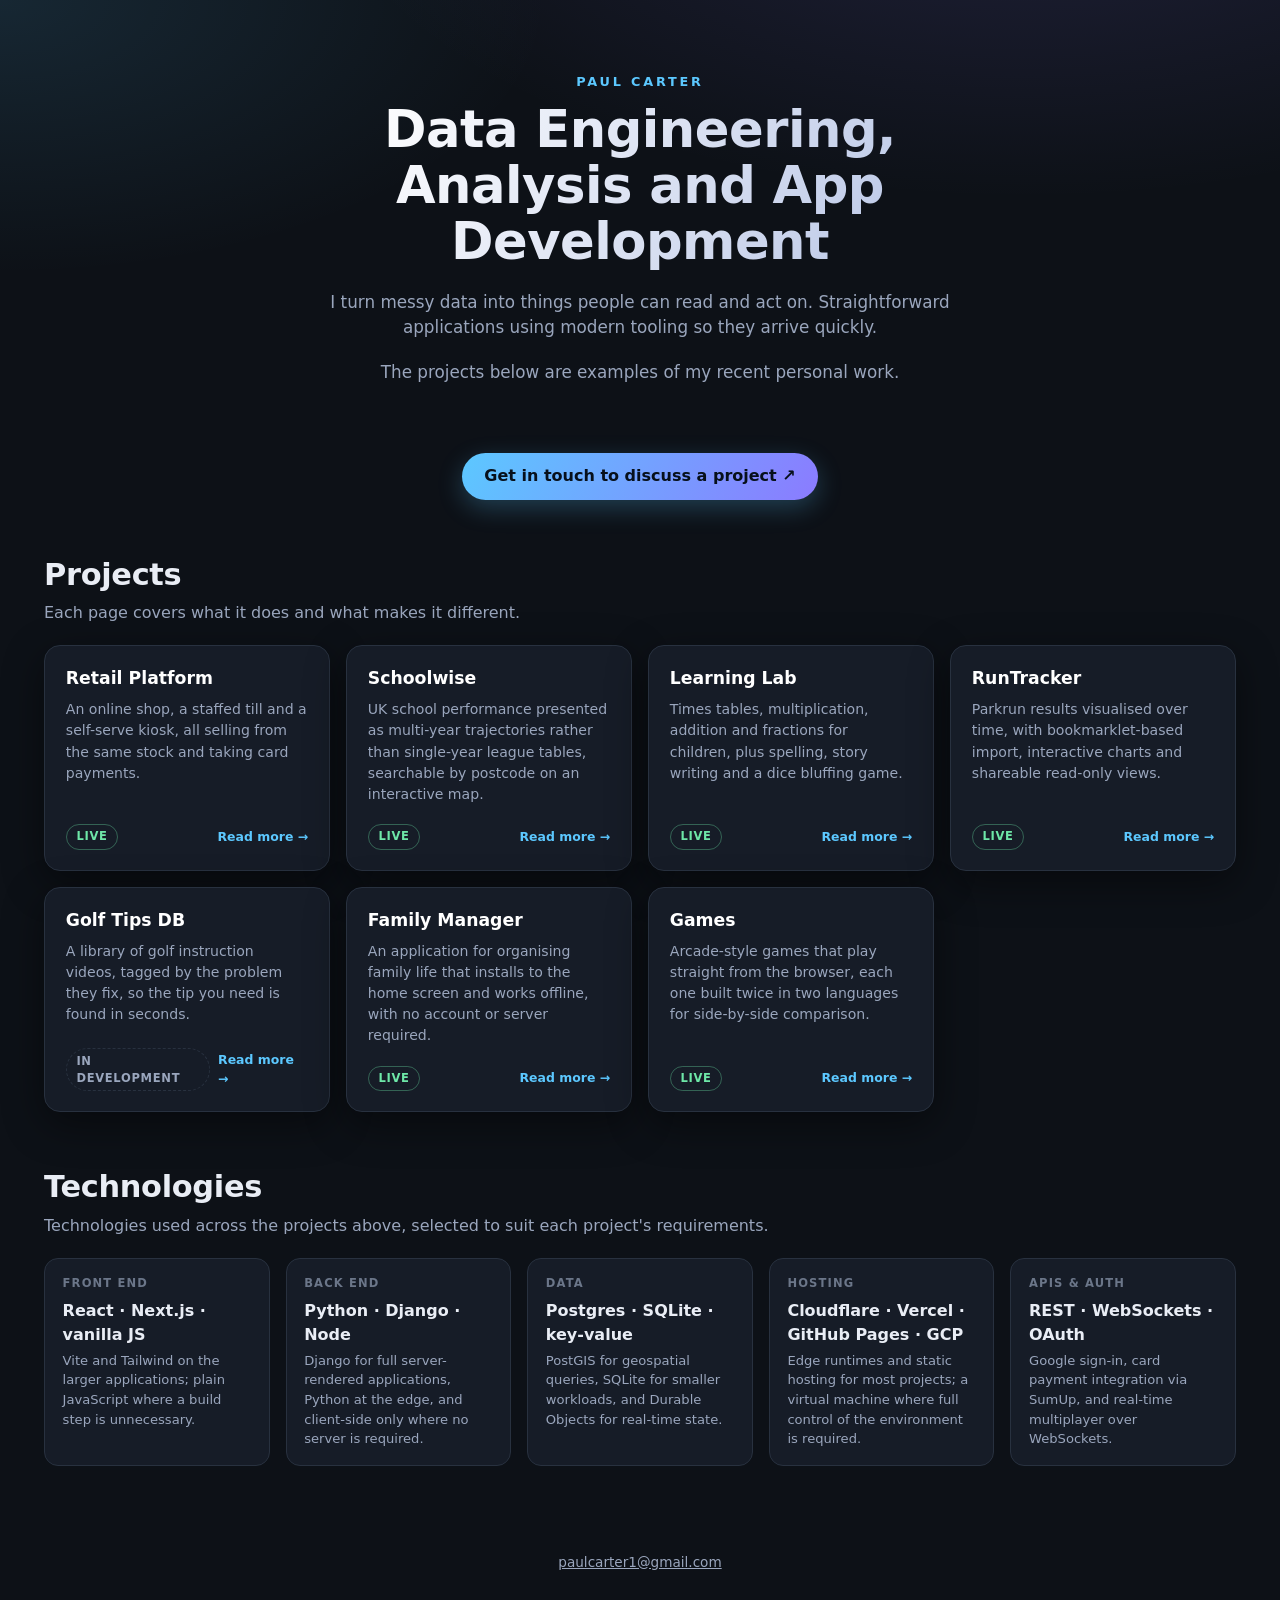
==== index.html @ 72254fbf "Tighten the intro to two sentences "Built to last" was a claim a visitor can't check, and the speed " ====
<!DOCTYPE html>
<html lang="en">
<head>
  <meta charset="utf-8">
  <meta name="viewport" content="width=device-width, initial-scale=1">
  <title>Paul Carter — Data Engineering, Analysis and App Development</title>
  <meta name="description" content="Data engineering, analysis and app development. Turning messy data into things people can read and act on. A portfolio of recent projects and the technologies used to build them.">
  <link rel="stylesheet" href="style.css">
</head>
<body>

  <!-- ================= HERO ================= -->
  <header class="hero">
    <p class="eyebrow">Paul Carter</p>
    <h1>Data Engineering, Analysis and App Development</h1>

    <p class="intro">
      I turn messy data into things people can read and act on.
      Straightforward applications using modern tooling so they arrive quickly.
    </p>

    <p class="intro">
      The projects below are examples of my recent personal work.
    </p>
  </header>

  <main>

    <p class="cta">
      <a class="contact" href="mailto:paulcarter1@gmail.com">Get in touch to discuss a project ↗</a>
    </p>

    <!-- ================= PROJECT TILES ================= -->
    <!--
      ONE <a class="tile"> PER PROJECT, linking to its page in projects/.
      Each tile: name, one-line description, then a footer row with a status
      chip (Live / In development) and a "Read more" cue. The whole tile is the
      link, so nothing inside it may be an <a>.
    -->
    <h2 class="section-title">Projects</h2>
    <p class="section-sub">Each page covers what it does and what makes it different.</p>

    <section class="tile-grid" aria-label="Projects">

      <a class="tile" href="projects/retail-platform.html">
        <span class="proj-name">Retail Platform</span>
        <p class="tile-desc">An online shop, a staffed till and a self-serve kiosk, all selling from the same stock and taking card payments.</p>
        <span class="tile-foot"><span class="chip live">Live</span><span class="tile-cta">Read more →</span></span>
      </a>

      <a class="tile" href="projects/schoolwise.html">
        <span class="proj-name">Schoolwise</span>
        <p class="tile-desc">UK school performance presented as multi-year trajectories rather than single-year league tables, searchable by postcode on an interactive map.</p>
        <span class="tile-foot"><span class="chip live">Live</span><span class="tile-cta">Read more →</span></span>
      </a>

      <a class="tile" href="projects/learning-lab.html">
        <span class="proj-name">Learning Lab</span>
        <p class="tile-desc">Times tables, multiplication, addition and fractions for children, plus spelling, story writing and a dice bluffing game.</p>
        <span class="tile-foot"><span class="chip live">Live</span><span class="tile-cta">Read more →</span></span>
      </a>

      <a class="tile" href="projects/runtracker.html">
        <span class="proj-name">RunTracker</span>
        <p class="tile-desc">Parkrun results visualised over time, with bookmarklet-based import, interactive charts and shareable read-only views.</p>
        <span class="tile-foot"><span class="chip live">Live</span><span class="tile-cta">Read more →</span></span>
      </a>

      <a class="tile" href="projects/golf-tips-db.html">
        <span class="proj-name">Golf Tips DB</span>
        <p class="tile-desc">A library of golf instruction videos, tagged by the problem they fix, so the tip you need is found in seconds.</p>
        <span class="tile-foot"><span class="chip dev">In development</span><span class="tile-cta">Read more →</span></span>
      </a>

      <a class="tile" href="projects/family-manager.html">
        <span class="proj-name">Family Manager</span>
        <p class="tile-desc">An application for organising family life that installs to the home screen and works offline, with no account or server required.</p>
        <span class="tile-foot"><span class="chip live">Live</span><span class="tile-cta">Read more →</span></span>
      </a>

      <a class="tile" href="projects/games.html">
        <span class="proj-name">Games</span>
        <p class="tile-desc">Arcade-style games that play straight from the browser, each one built twice in two languages for side-by-side comparison.</p>
        <span class="tile-foot"><span class="chip live">Live</span><span class="tile-cta">Read more →</span></span>
      </a>

    </section>

    <!-- ================= STACK SUMMARY ================= -->
    <h2 class="section-title">Technologies</h2>
    <p class="section-sub">Technologies used across the projects above, selected to suit each project's requirements.</p>

    <section class="facts" aria-label="Technologies used">
      <div class="fact">
        <h3>Front end</h3>
        <span class="val">React · Next.js · vanilla JS</span>
        <span class="why">Vite and Tailwind on the larger applications; plain JavaScript where a build step is unnecessary.</span>
      </div>
      <div class="fact">
        <h3>Back end</h3>
        <span class="val">Python · Django · Node</span>
        <span class="why">Django for full server-rendered applications, Python at the edge, and client-side only where no server is required.</span>
      </div>
      <div class="fact">
        <h3>Data</h3>
        <span class="val">Postgres · SQLite · key-value</span>
        <span class="why">PostGIS for geospatial queries, SQLite for smaller workloads, and Durable Objects for real-time state.</span>
      </div>
      <div class="fact">
        <h3>Hosting</h3>
        <span class="val">Cloudflare · Vercel · GitHub Pages · GCP</span>
        <span class="why">Edge runtimes and static hosting for most projects; a virtual machine where full control of the environment is required.</span>
      </div>
      <div class="fact">
        <h3>APIs &amp; auth</h3>
        <span class="val">REST · WebSockets · OAuth</span>
        <span class="why">Google sign-in, card payment integration via SumUp, and real-time multiplayer over WebSockets.</span>
      </div>
    </section>

  </main>

  <footer>
    <p><a href="mailto:paulcarter1@gmail.com">paulcarter1@gmail.com</a></p>
  </footer>

  <!-- Cloudflare Web Analytics -->
  <script defer src="https://static.cloudflareinsights.com/beacon.min.js" data-cf-beacon='{"token": "3bd058f60f7340a2a8628fc3a87d7882"}'></script>

</body>
</html>
---- style.css ----
/* style.css — Paul Carter portfolio / CV hub.
   A modern comparison-matrix layout: projects are rows, stack categories are
   columns, each cell shows a value + a muted "why". Reflows to stacked cards
   on mobile. */

:root {
  --bg:         #0d1117;
  --bg-soft:    #11161f;
  --panel:      #161c27;
  --panel-2:    #1b2330;
  --row-hover:  #1f2937;
  --border:     #28313f;
  --text:       #e9edf5;
  --muted:      #9aa6bd;
  --faint:      #6b7689;
  --accent:     #5cc8ff;
  --accent-2:   #8b7bff;
  --shadow:     0 12px 40px rgba(0, 0, 0, 0.45);
}

* { box-sizing: border-box; }

html { scroll-behavior: smooth; }

body {
  margin: 0;
  min-height: 100vh;
  font-family: system-ui, -apple-system, "Segoe UI", Roboto, Helvetica, Arial, sans-serif;
  color: var(--text);
  background:
    radial-gradient(1200px 600px at 80% -10%, rgba(139, 123, 255, 0.16), transparent 60%),
    radial-gradient(1000px 500px at 0% 0%, rgba(92, 200, 255, 0.12), transparent 55%),
    var(--bg);
  line-height: 1.5;
}

/* ===================== HERO ===================== */
.hero {
  max-width: 1100px;
  margin: 0 auto;
  padding: 4.5rem 1.5rem 1.5rem;
  text-align: center;
}

.eyebrow {
  margin: 0;
  text-transform: uppercase;
  letter-spacing: 0.22em;
  font-size: 0.8rem;
  font-weight: 600;
  color: var(--accent);
}

.hero h1 {
  margin: 0.6rem auto 0;
  max-width: 16ch;
  font-size: clamp(2rem, 5vw, 3.2rem);
  line-height: 1.1;
  letter-spacing: -0.01em;
  background: linear-gradient(120deg, #ffffff, #b9c6e6);
  -webkit-background-clip: text;
  background-clip: text;
  color: transparent;
}

.intro {
  margin: 1.25rem auto 0;
  max-width: 60ch;
  color: var(--muted);
  font-size: 1.05rem;
}

.cta {
  margin-top: 1.75rem;
  display: flex;
  flex-wrap: wrap;
  align-items: center;
  justify-content: center;
  gap: 0.85rem;
}

.contact {
  display: inline-block;
  padding: 0.7rem 1.4rem;
  border-radius: 999px;
  font-weight: 600;
  text-decoration: none;
  color: #07101b;
  background: linear-gradient(120deg, var(--accent), var(--accent-2));
  box-shadow: 0 8px 24px rgba(92, 200, 255, 0.25);
  transition: transform 0.12s ease, box-shadow 0.12s ease;
}
.contact:hover { transform: translateY(-2px); box-shadow: 0 12px 30px rgba(139, 123, 255, 0.35); }

/* ===================== MAIN ===================== */
main {
  max-width: 1240px;   /* a touch wider to give the 7-column table room */
  margin: 0 auto;
  padding: 1rem 1.5rem 3rem;
}

/* ----- positioning statement ----- */
.statement {
  text-align: center;
  margin: 1.5rem auto 2.75rem;
  max-width: 760px;
}
.statement > p:first-child {
  margin: 0;
  font-size: clamp(1.3rem, 3.2vw, 1.9rem);
  font-weight: 600;
  line-height: 1.25;
  letter-spacing: -0.01em;
}
.statement > p:first-child strong {
  background: linear-gradient(120deg, var(--accent), var(--accent-2));
  -webkit-background-clip: text;
  background-clip: text;
  color: transparent;
}
.statement-sub {
  margin: 0.9rem auto 0;
  max-width: 58ch;
  color: var(--muted);
  font-size: 0.98rem;
}

/* ----- section headings (for tables after the first) ----- */
.section-title {
  margin: 3.25rem 0 0.25rem;
  font-size: clamp(1.4rem, 3vw, 1.9rem);
  letter-spacing: -0.01em;
}
.section-sub {
  margin: 0 0 1.25rem;
  color: var(--muted);
}

/* ===================== MATRIX TABLE ===================== */
.table-wrap {
  background: var(--panel);
  border: 1px solid var(--border);
  border-radius: 18px;
  box-shadow: var(--shadow);
  overflow: hidden;        /* keeps rounded corners on the table */
}

.matrix {
  width: 100%;
  border-collapse: collapse;
  font-size: 0.92rem;
}

.matrix thead th {
  position: sticky;
  top: 0;
  z-index: 2;
  text-align: left;
  padding: 0.9rem 1rem;
  font-size: 0.74rem;
  text-transform: uppercase;
  letter-spacing: 0.1em;
  color: var(--faint);
  background: var(--panel-2);
  border-bottom: 1px solid var(--border);
  white-space: nowrap;
}

.matrix tbody td,
.matrix tbody th {
  padding: 1rem;
  vertical-align: top;
  border-bottom: 1px solid var(--border);
  text-align: left;
  font-weight: 400;
}

.matrix tbody tr:last-child td,
.matrix tbody tr:last-child th { border-bottom: none; }

.matrix tbody tr.project:hover td,
.matrix tbody tr.project:hover th { background: var(--row-hover); }

/* value + why inside each cell */
.val {
  display: block;
  font-weight: 600;
  color: var(--text);
}
.why {
  display: block;
  margin-top: 0.25rem;
  font-size: 0.82rem;
  color: var(--muted);
}
.why code {
  font-size: 0.92em;
  padding: 0.05em 0.35em;
  border-radius: 5px;
  background: var(--panel-2);
  color: #cdd7e8;
}

/* project (row header) cell */
.proj { min-width: 190px; }
.proj-name {
  display: block;
  font-size: 1.1rem;
  font-weight: 700;
  color: #fff;
}
.proj-sum {
  display: block;
  margin-top: 0.2rem;
  font-size: 0.82rem;
  color: var(--muted);
}
.link {
  display: inline-block;
  margin-top: 0.6rem;
  padding: 0.3rem 0.7rem;
  border-radius: 8px;
  font-size: 0.78rem;
  font-weight: 600;
  text-decoration: none;
  border: 1px solid var(--border);
  transition: border-color 0.12s ease, color 0.12s ease, background 0.12s ease;
}
.link.live { color: var(--accent); }
.link.src  { color: var(--accent-2); }
.link:not(.tag):hover { background: var(--panel-2); border-color: currentColor; }

/* non-clickable status tag (e.g. "In development") */
.link.tag {
  color: var(--muted);
  cursor: default;
  border-style: dashed;
}

/* ===================== TILE GRID (main page) ===================== */
.tile-grid {
  display: grid;
  grid-template-columns: repeat(auto-fill, minmax(270px, 1fr));
  gap: 1rem;
  margin-top: 1.25rem;
}

.tile {
  display: flex;
  flex-direction: column;
  gap: 0.35rem;
  padding: 1.25rem 1.3rem;
  background: var(--panel);
  border: 1px solid var(--border);
  border-radius: 16px;
  box-shadow: var(--shadow);
  text-decoration: none;
  color: var(--text);
  transition: transform 0.14s ease, border-color 0.14s ease, background 0.14s ease;
}
.tile:hover {
  transform: translateY(-3px);
  border-color: var(--accent);
  background: var(--panel-2);
}

.tile .proj-name { font-size: 1.08rem; }
.tile-desc {
  margin: 0.1rem 0 0;
  font-size: 0.88rem;
  color: var(--muted);
  flex: 1;                    /* pushes the footer row to the bottom */
}
.tile-foot {
  margin-top: 0.85rem;
  display: flex;
  align-items: center;
  justify-content: space-between;
  gap: 0.5rem;
  font-size: 0.78rem;
  font-weight: 600;
}
.tile-cta { color: var(--accent); }
.tile:hover .tile-cta { text-decoration: underline; }

/* status chip on a tile (tiles are one big link, so chips aren't links) */
.chip {
  padding: 0.2rem 0.6rem;
  border-radius: 999px;
  border: 1px solid var(--border);
  color: var(--muted);
  font-weight: 600;
  font-size: 0.72rem;
  text-transform: uppercase;
  letter-spacing: 0.06em;
}
.chip.live { color: #6ee7a8; border-color: rgba(110, 231, 168, 0.35); }
.chip.dev  { border-style: dashed; }

/* deep-dive tiles: accent-named topic cards */
.tile.topic .proj-name {
  background: linear-gradient(120deg, var(--accent), var(--accent-2));
  -webkit-background-clip: text;
  background-clip: text;
  color: transparent;
}

/* ===================== SUB-PAGES ===================== */
.hero.sub { padding-top: 3rem; }

.backlink {
  display: inline-block;
  margin-bottom: 0.5rem;
  font-size: 0.85rem;
  font-weight: 600;
  text-decoration: none;
  color: var(--muted);
}
.backlink:hover { color: var(--accent); }

/* live-link button variant that isn't the loud gradient CTA */
.contact.ghost {
  color: var(--accent);
  background: transparent;
  border: 1px solid var(--border);
  box-shadow: none;
}
.contact.ghost:hover { border-color: var(--accent); box-shadow: none; }

/* "how it's built" fact cards on project pages */
.facts {
  display: grid;
  grid-template-columns: repeat(auto-fit, minmax(215px, 1fr));
  gap: 1rem;
  margin-top: 1.25rem;
}
.fact {
  padding: 1rem 1.1rem;
  background: var(--panel);
  border: 1px solid var(--border);
  border-radius: 14px;
}
.fact h3 {
  margin: 0 0 0.4rem;
  font-size: 0.72rem;
  text-transform: uppercase;
  letter-spacing: 0.1em;
  color: var(--faint);
  font-weight: 600;
}

/* key-feature list on project pages */
.features {
  list-style: none;
  margin: 1.25rem 0 0;
  padding: 0;
  display: grid;
  gap: 0.75rem;
}
.features li {
  padding: 0.9rem 1.1rem 0.9rem 2.4rem;
  position: relative;
  background: var(--panel);
  border: 1px solid var(--border);
  border-radius: 12px;
}
.features li::before {
  content: "→";
  position: absolute;
  left: 1rem;
  color: var(--accent);
  font-weight: 700;
}

/* uniqueness callout on project pages */
.callout {
  margin-top: 2.25rem;
  padding: 1.4rem 1.6rem;
  border: 1px solid var(--border);
  border-left: 3px solid var(--accent);
  border-radius: 14px;
  background: var(--bg-soft);
}
.callout p { margin: 0.35rem 0 0; color: var(--muted); }
.callout .val { font-size: 1.05rem; }

/* screenshot placeholder on project pages */
.shots {
  margin: 1.25rem 0 0;
  padding: 2.75rem 1.5rem;
  border: 1px dashed var(--border);
  border-radius: 14px;
  background: var(--bg-soft);
  color: var(--faint);
  text-align: center;
  font-size: 0.95rem;
}

/* ===================== FOOTER ===================== */
footer {
  text-align: center;
  color: var(--faint);
  padding: 1.5rem;
  font-size: 0.85rem;
}
footer a { color: var(--muted); }

/* ===================== RESPONSIVE: reflow to stacked cards ===================== */
@media (max-width: 760px) {
  .table-wrap {
    background: transparent;
    border: none;
    box-shadow: none;
    overflow: visible;
  }
  .matrix, .matrix tbody { display: block; width: 100%; }
  .matrix thead { display: none; }            /* column headers move into each cell */

  .matrix tbody tr.project {
    display: block;
    margin-bottom: 1.25rem;
    background: var(--panel);
    border: 1px solid var(--border);
    border-radius: 16px;
    box-shadow: var(--shadow);
    overflow: hidden;
  }

  .matrix tbody th.proj {
    display: block;
    background: var(--panel-2);
    border-bottom: 1px solid var(--border);
  }

  .matrix tbody td {
    display: grid;
    grid-template-columns: 8.5rem 1fr;
    gap: 0.75rem;
    align-items: start;
    border-bottom: 1px solid var(--border);
  }
  .matrix tbody tr.project td:last-child { border-bottom: none; }

  /* the column name as a label in front of each value */
  .matrix tbody td::before {
    content: attr(data-label);
    font-size: 0.72rem;
    text-transform: uppercase;
    letter-spacing: 0.08em;
    color: var(--faint);
    padding-top: 0.15rem;
  }
}
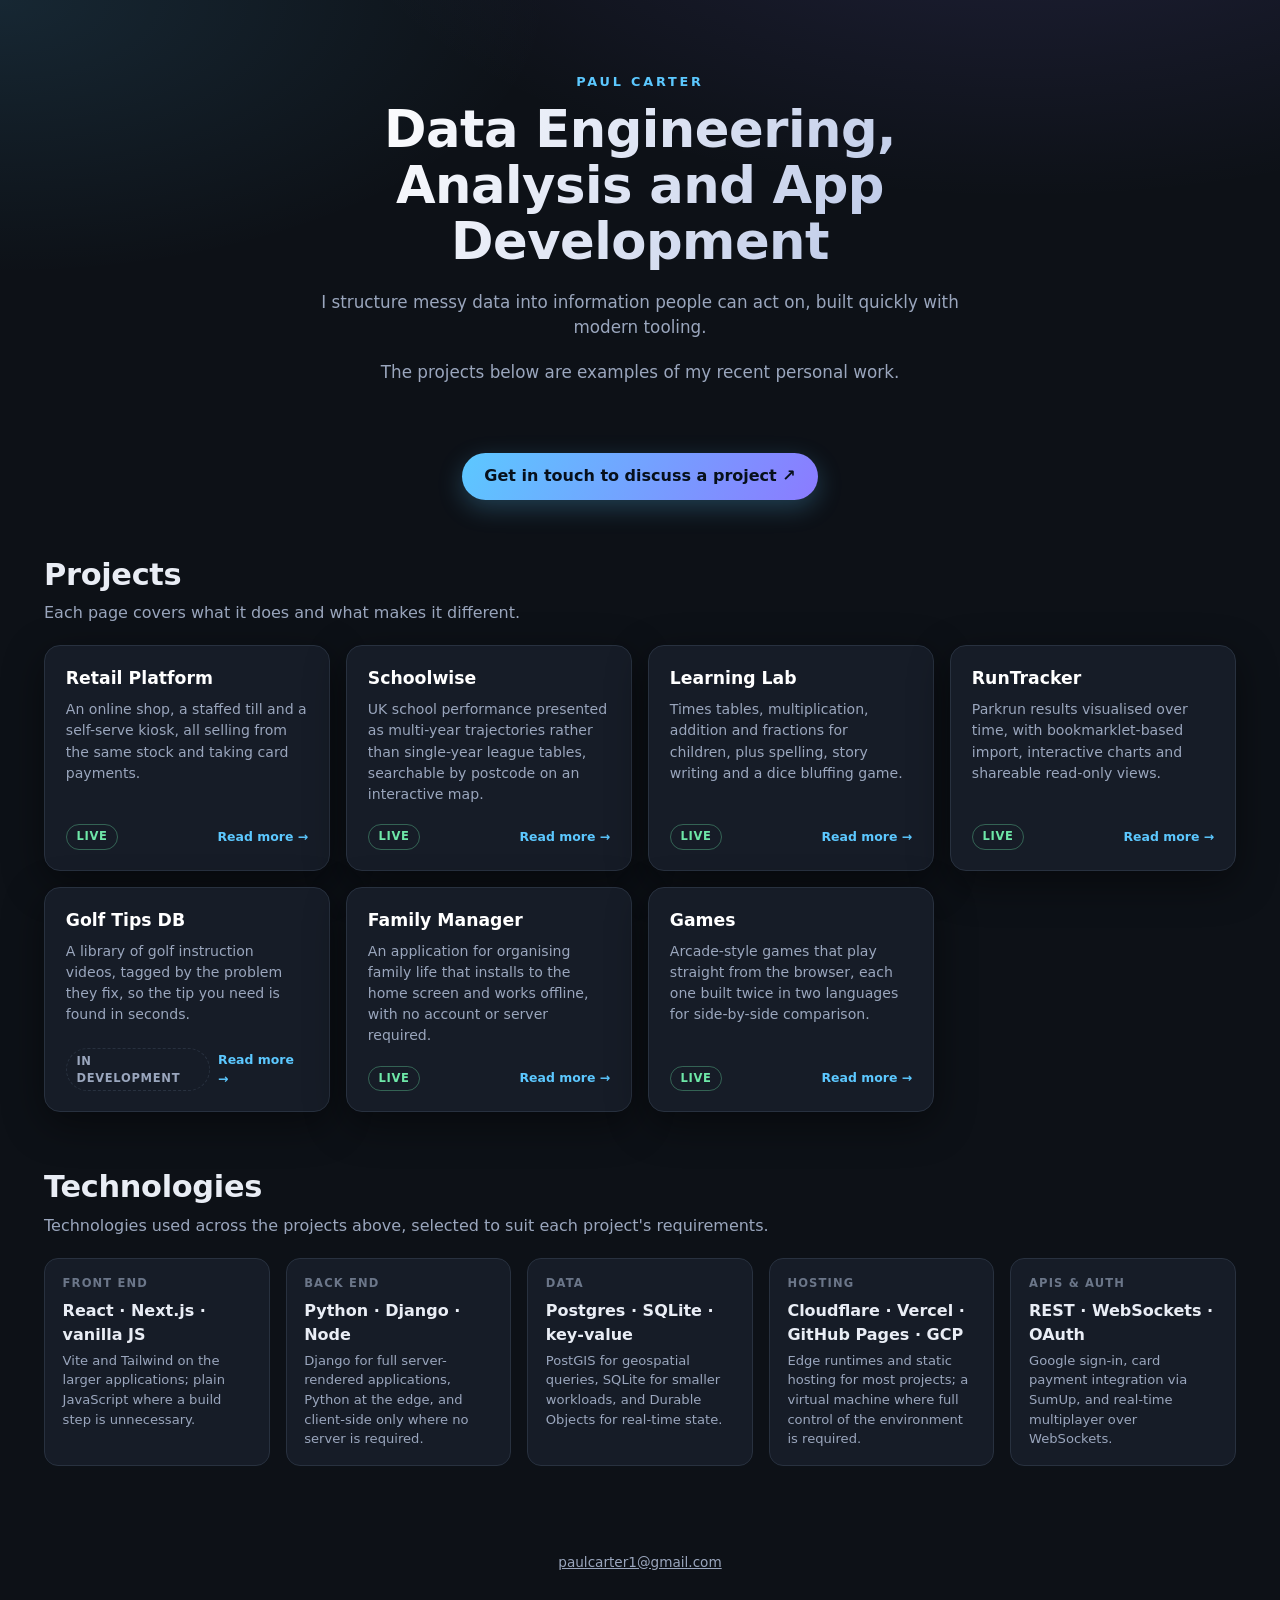
==== commit b3388b9c: "Make the intro one sentence "Structure" says more about the work than "turn" did, and putting the sp" ====
--- a/index.html
+++ b/index.html
@@ -15,8 +15,8 @@
     <h1>Data Engineering, Analysis and App Development</h1>
 
     <p class="intro">
-      I turn messy data into things people can read and act on.
-      Straightforward applications using modern tooling so they arrive quickly.
+      I structure messy data into information people can act on, built
+      quickly with modern tooling.
     </p>
 
     <p class="intro">
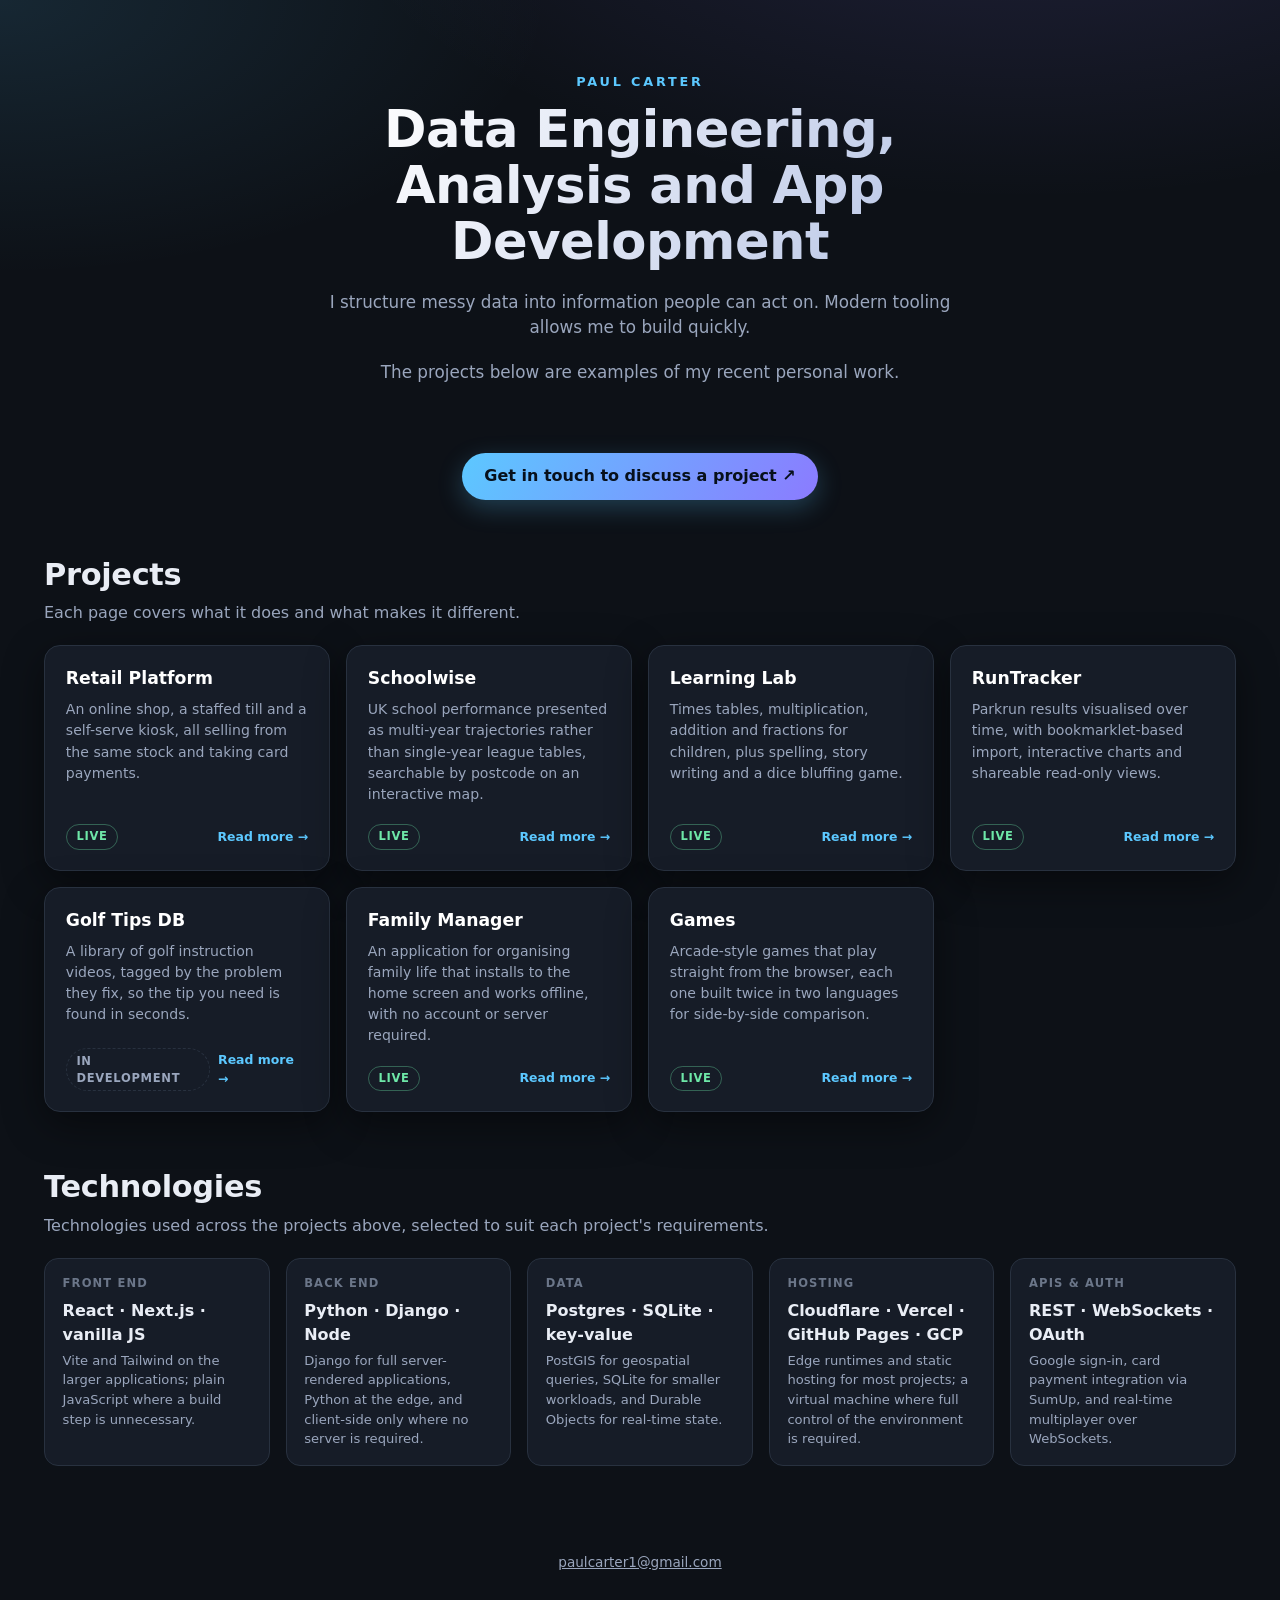
==== commit f1c7aaa7: "Split the intro back into two sentences The trailing clause tied the speed to the thing built; as it" ====
--- a/index.html
+++ b/index.html
@@ -15,8 +15,8 @@
     <h1>Data Engineering, Analysis and App Development</h1>
 
     <p class="intro">
-      I structure messy data into information people can act on, built
-      quickly with modern tooling.
+      I structure messy data into information people can act on.
+      Modern tooling allows me to build quickly.
     </p>
 
     <p class="intro">
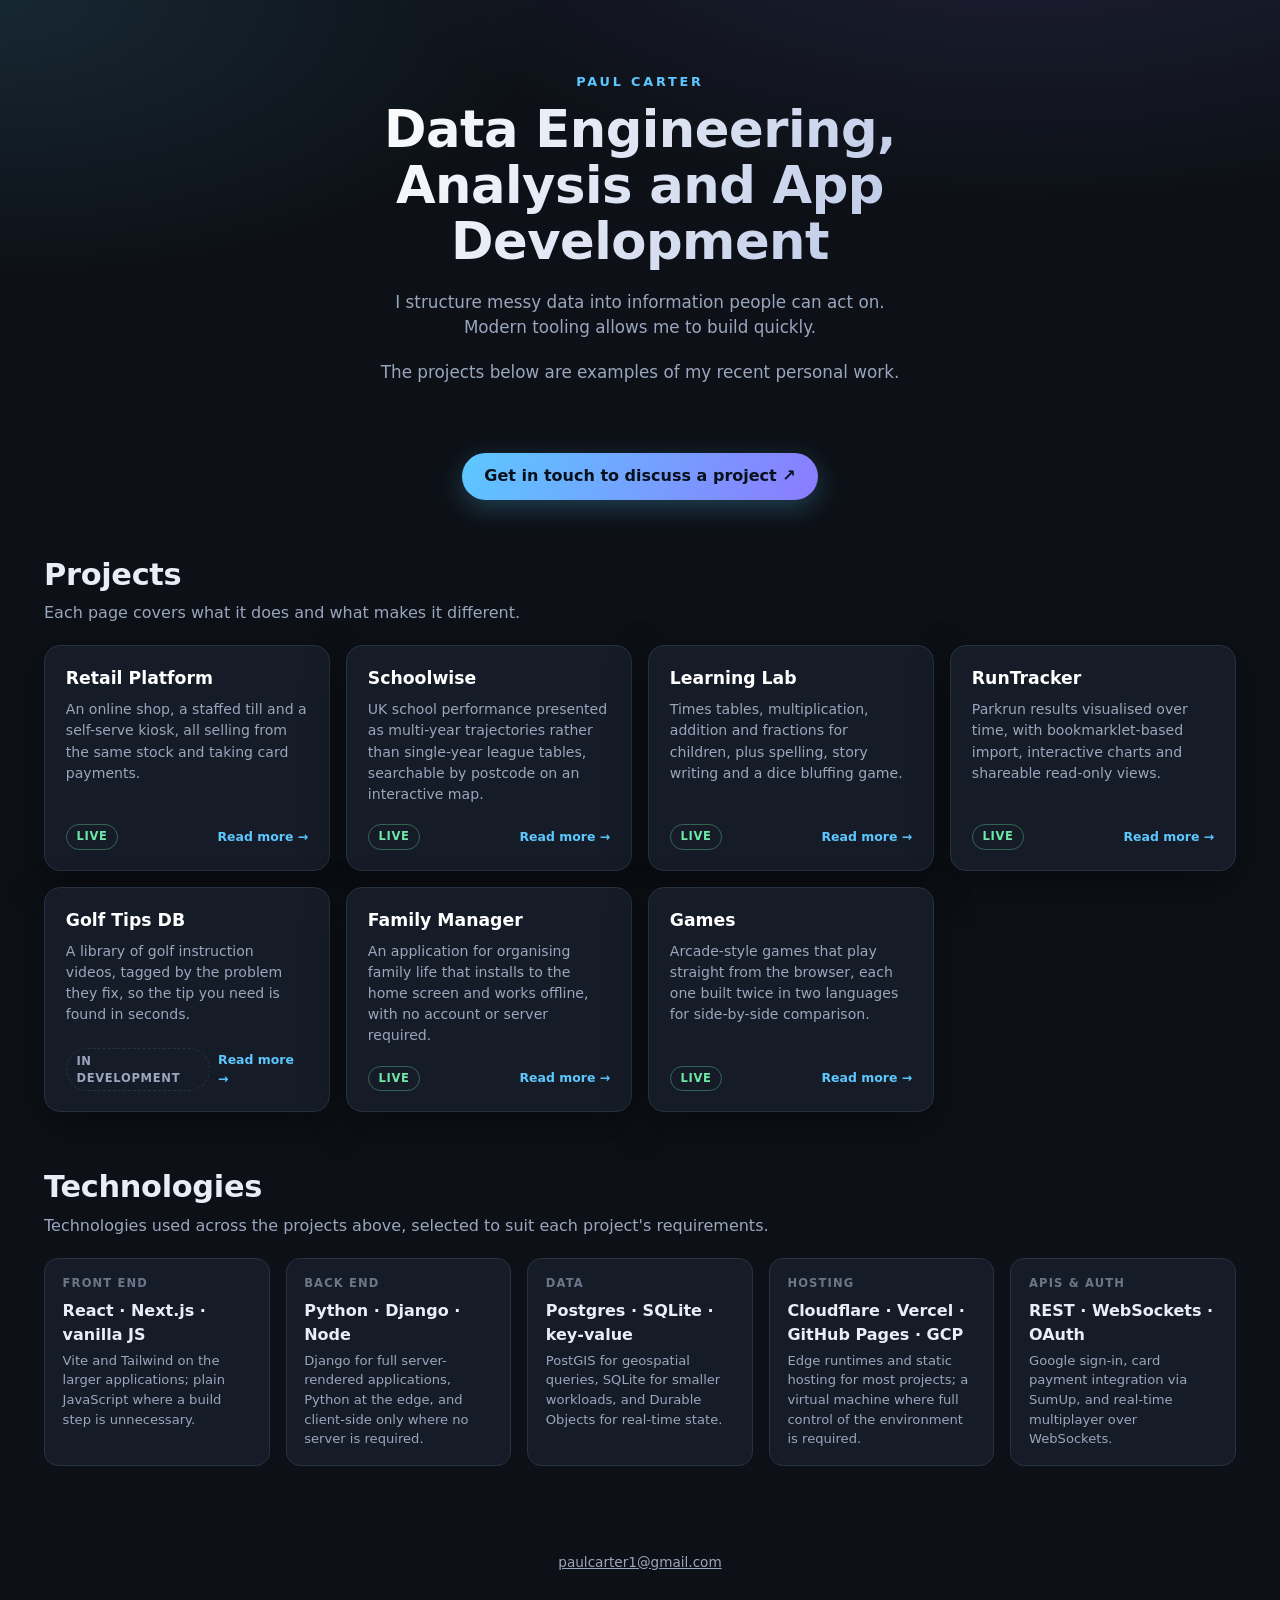
==== commit 54bf3e77: "Break the intro across two lines One sentence each. A line break rather than two paragraphs, so the " ====
--- a/index.html
+++ b/index.html
@@ -15,7 +15,7 @@
     <h1>Data Engineering, Analysis and App Development</h1>
 
     <p class="intro">
-      I structure messy data into information people can act on.
+      I structure messy data into information people can act on.<br>
       Modern tooling allows me to build quickly.
     </p>
 
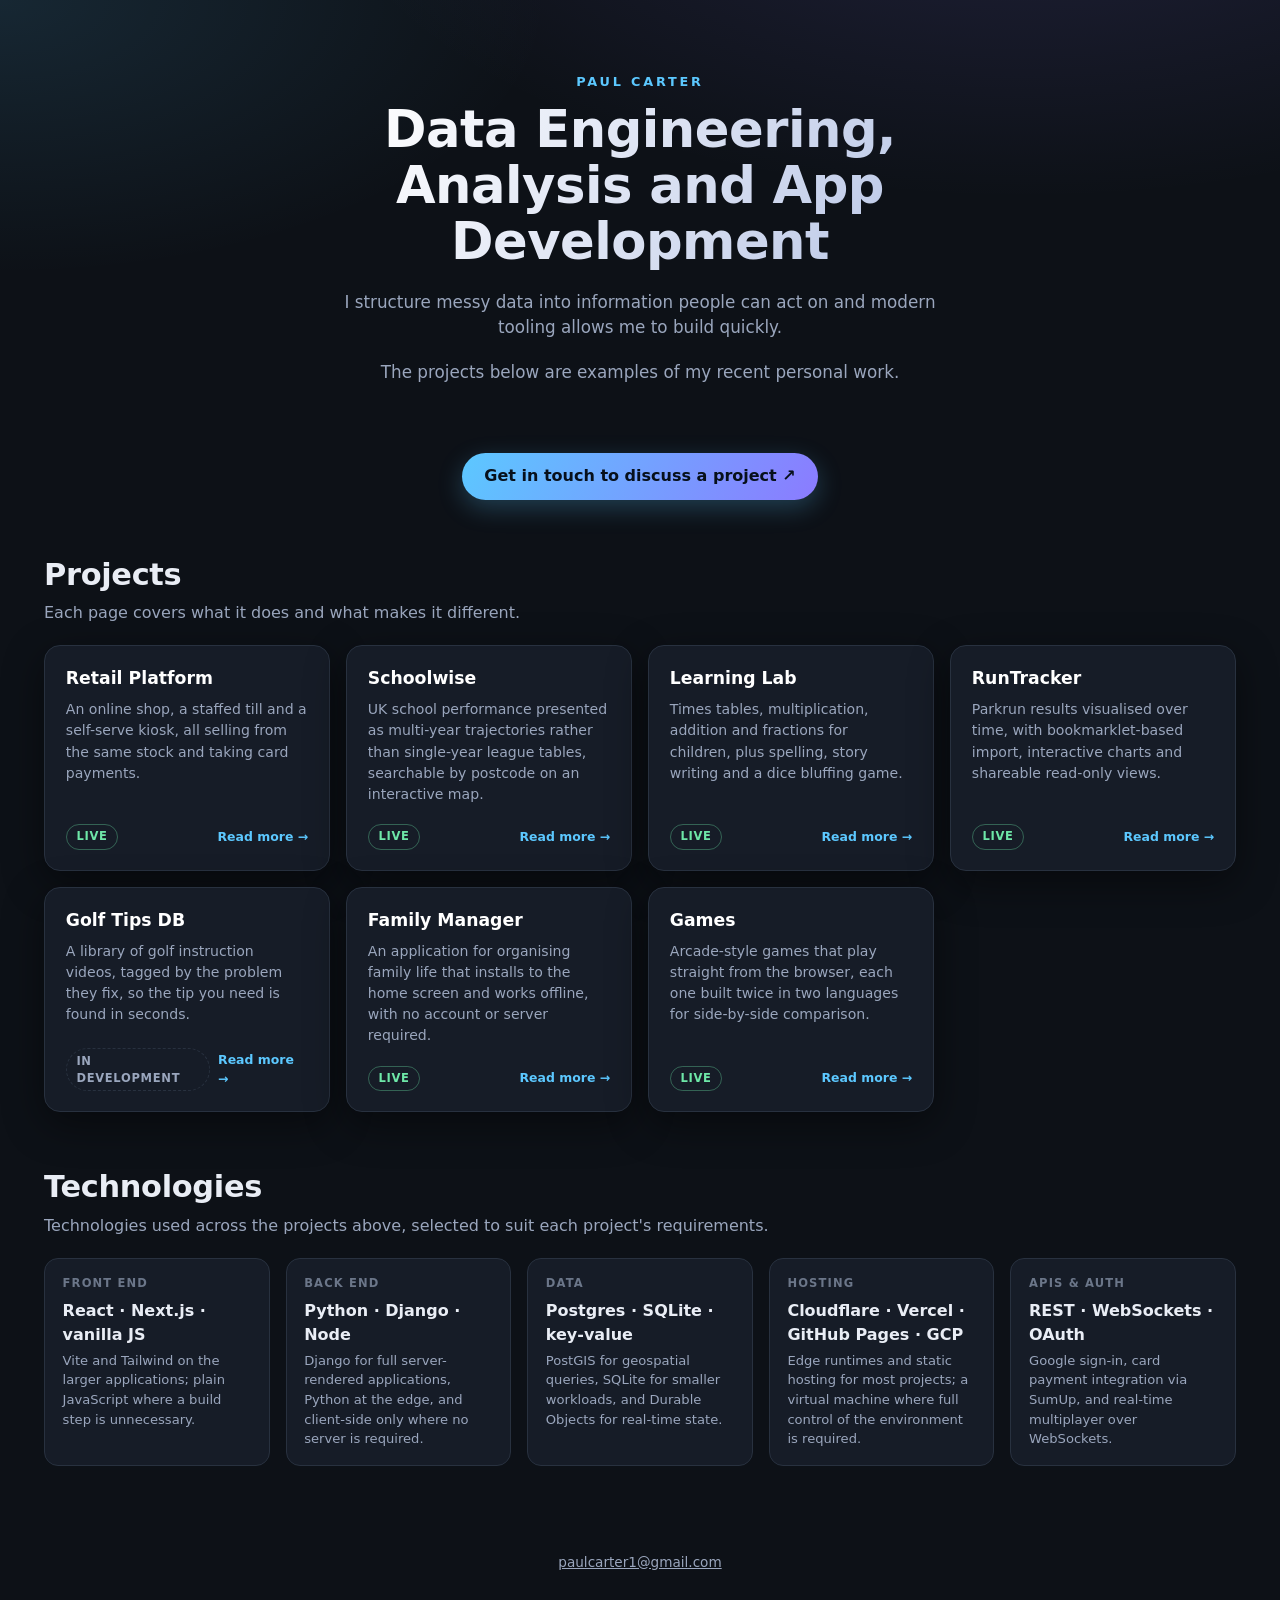
==== commit 7885bb9a: "Join the intro into one sentence The line break was doing little on a centred paragraph, where a del" ====
--- a/index.html
+++ b/index.html
@@ -15,8 +15,8 @@
     <h1>Data Engineering, Analysis and App Development</h1>
 
     <p class="intro">
-      I structure messy data into information people can act on.<br>
-      Modern tooling allows me to build quickly.
+      I structure messy data into information people can act on and
+      modern tooling allows me to build quickly.
     </p>
 
     <p class="intro">
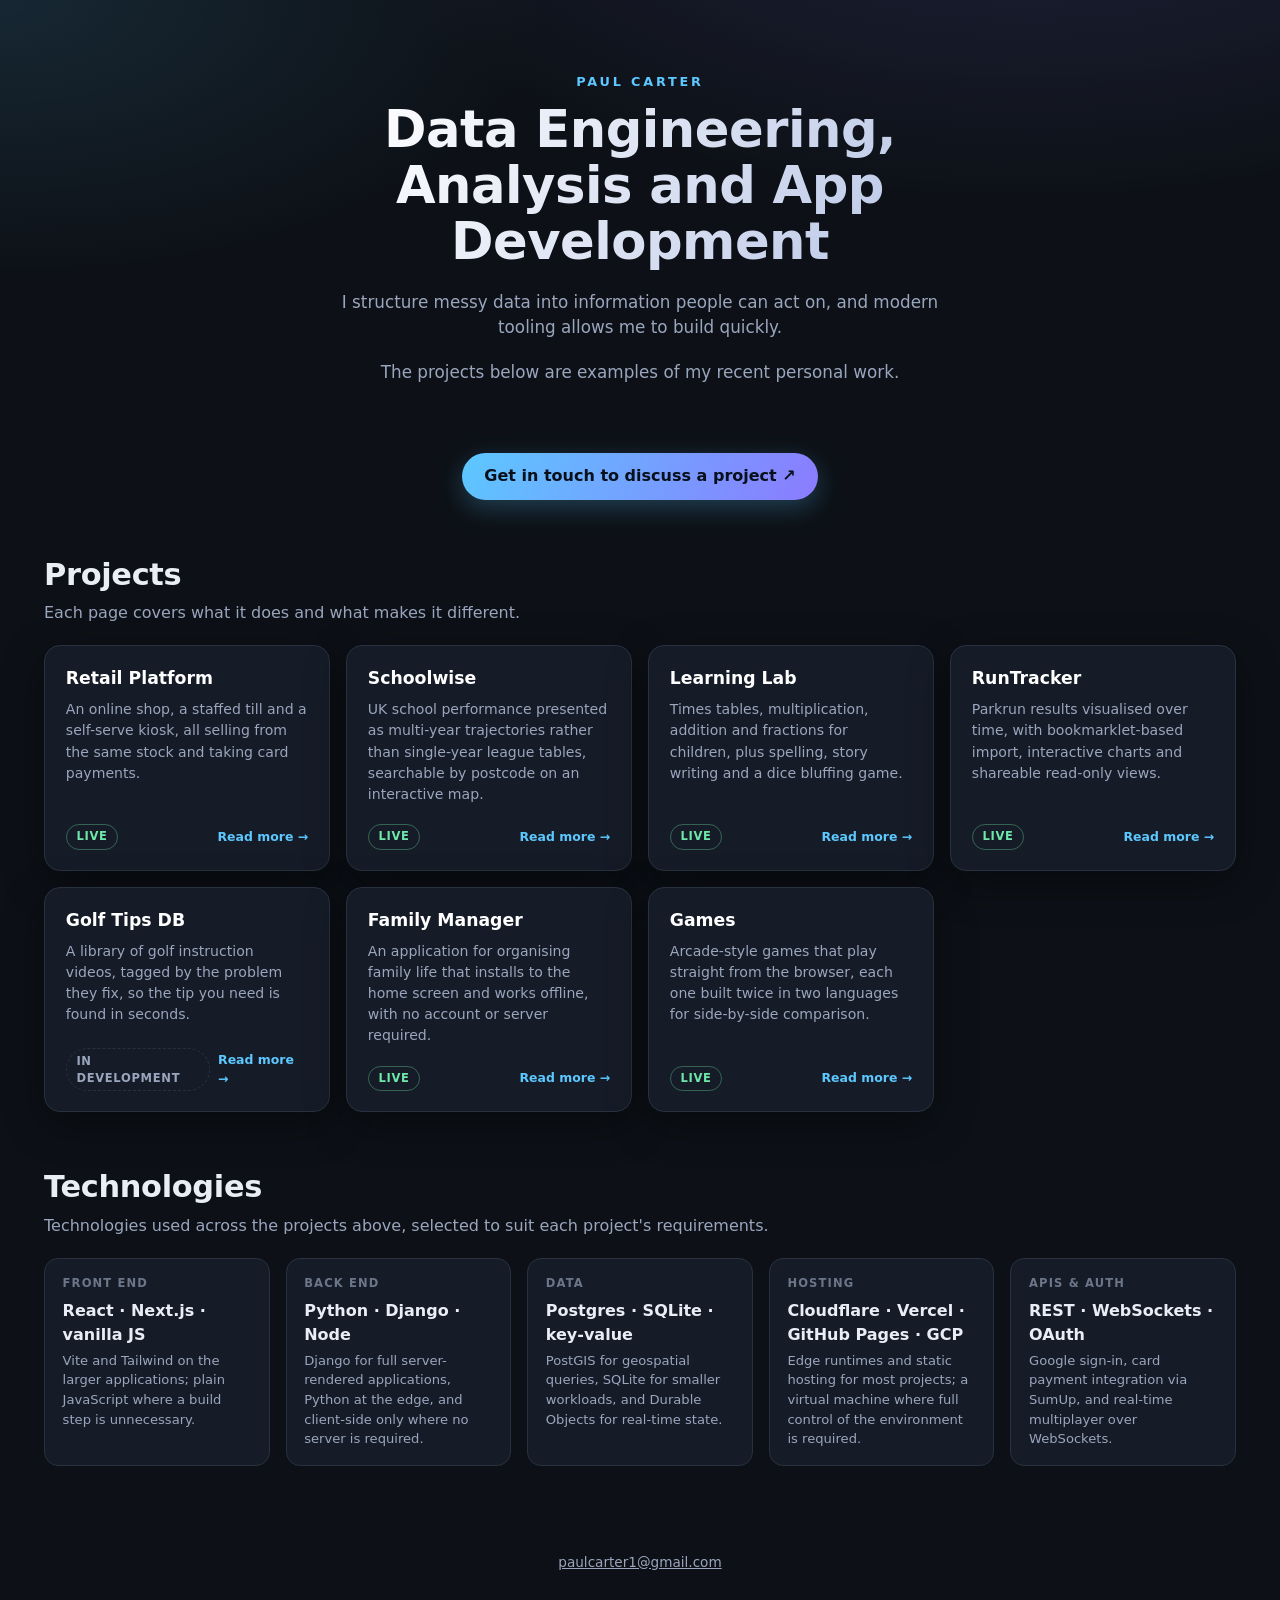
==== commit 0b003deb: "Comma before the "and" It joins two complete clauses, so the reader gets a beat before the subject c" ====
--- a/index.html
+++ b/index.html
@@ -15,7 +15,7 @@
     <h1>Data Engineering, Analysis and App Development</h1>
 
     <p class="intro">
-      I structure messy data into information people can act on and
+      I structure messy data into information people can act on, and
       modern tooling allows me to build quickly.
     </p>
 
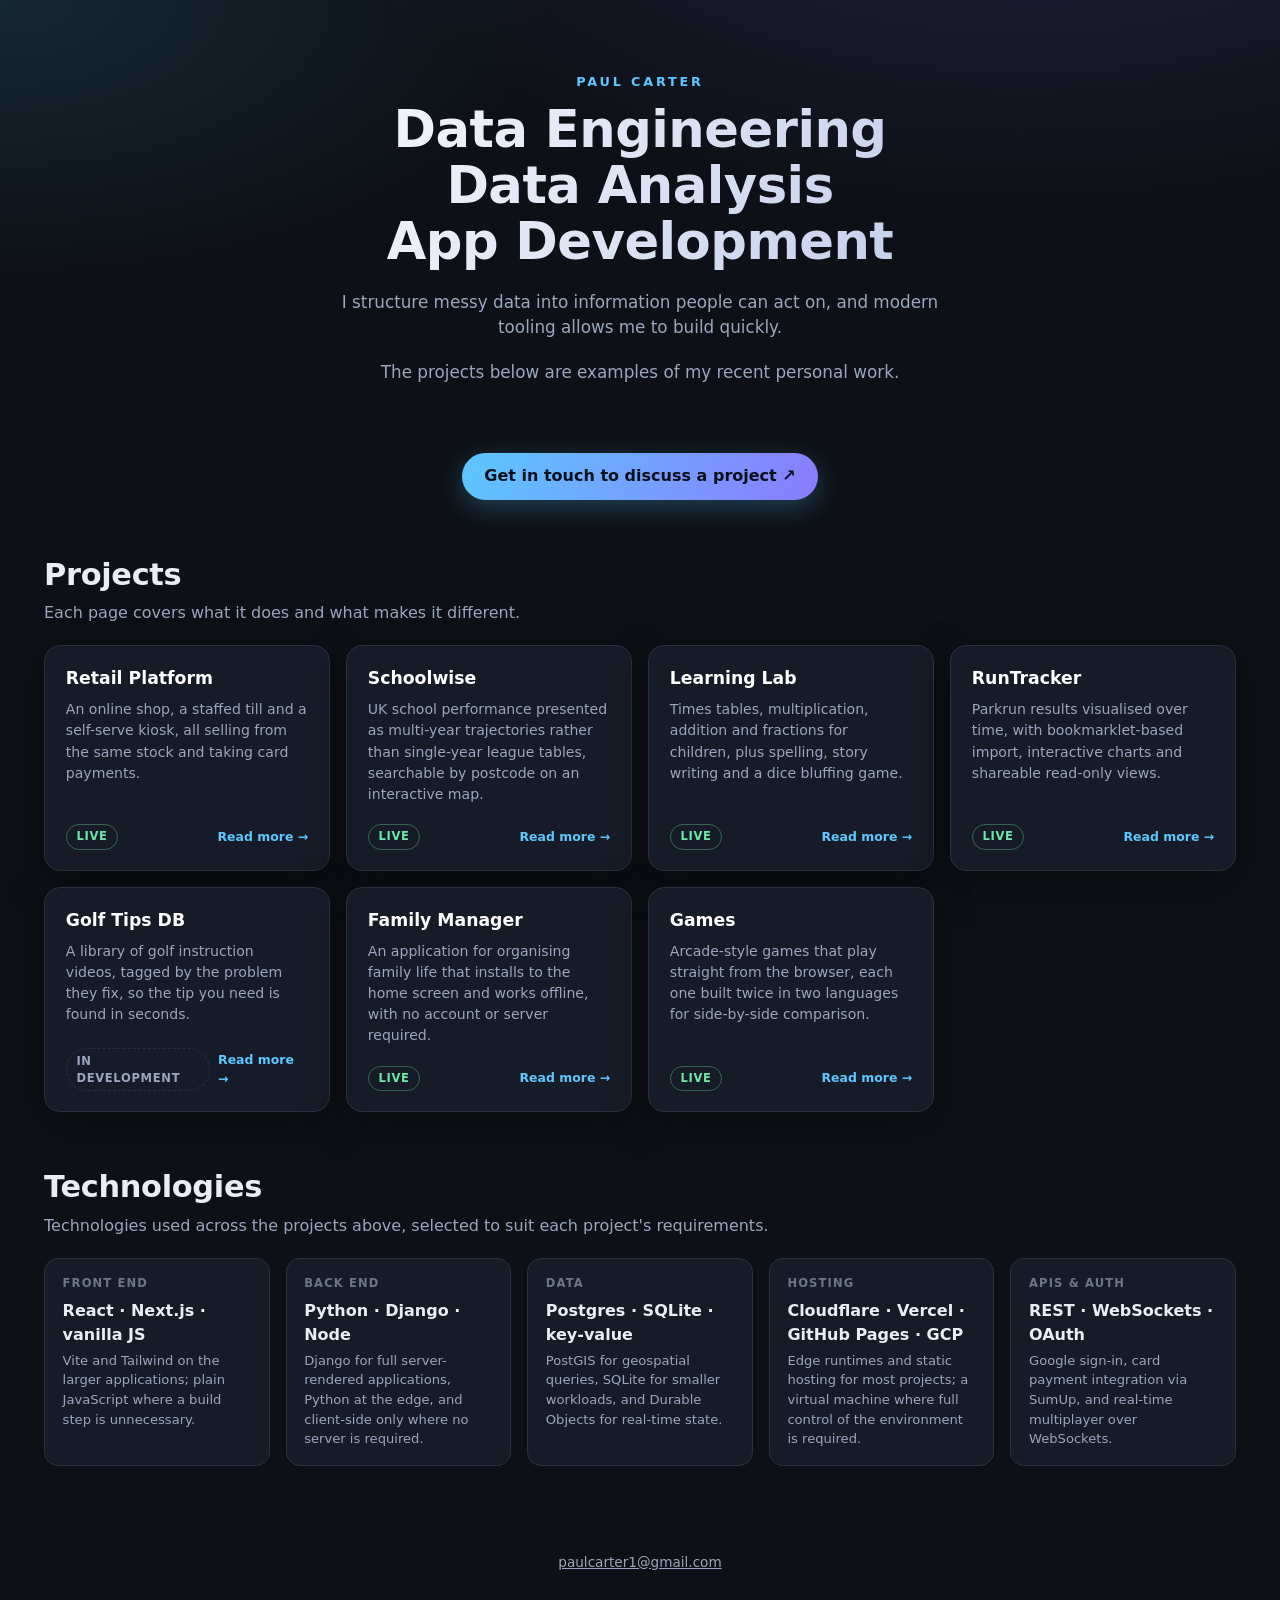
==== commit 247d187d: "Stack the headline on three lines Break the h1 after each phrase, drop the commas, and widen its max" ====
--- a/index.html
+++ b/index.html
@@ -3,8 +3,8 @@
 <head>
   <meta charset="utf-8">
   <meta name="viewport" content="width=device-width, initial-scale=1">
-  <title>Paul Carter — Data Engineering, Analysis and App Development</title>
-  <meta name="description" content="Data engineering, analysis and app development. Turning messy data into things people can read and act on. A portfolio of recent projects and the technologies used to build them.">
+  <title>Paul Carter — Data Engineering, Data Analysis, App Development</title>
+  <meta name="description" content="Data engineering, data analysis, app development. Turning messy data into things people can read and act on. A portfolio of recent projects and the technologies used to build them.">
   <link rel="stylesheet" href="style.css">
 </head>
 <body>
@@ -12,7 +12,7 @@
   <!-- ================= HERO ================= -->
   <header class="hero">
     <p class="eyebrow">Paul Carter</p>
-    <h1>Data Engineering, Analysis and App Development</h1>
+    <h1>Data Engineering<br>Data Analysis<br>App Development</h1>
 
     <p class="intro">
       I structure messy data into information people can act on, and
--- a/style.css
+++ b/style.css
@@ -53,7 +53,7 @@
 
 .hero h1 {
   margin: 0.6rem auto 0;
-  max-width: 16ch;
+  max-width: 24ch;
   font-size: clamp(2rem, 5vw, 3.2rem);
   line-height: 1.1;
   letter-spacing: -0.01em;
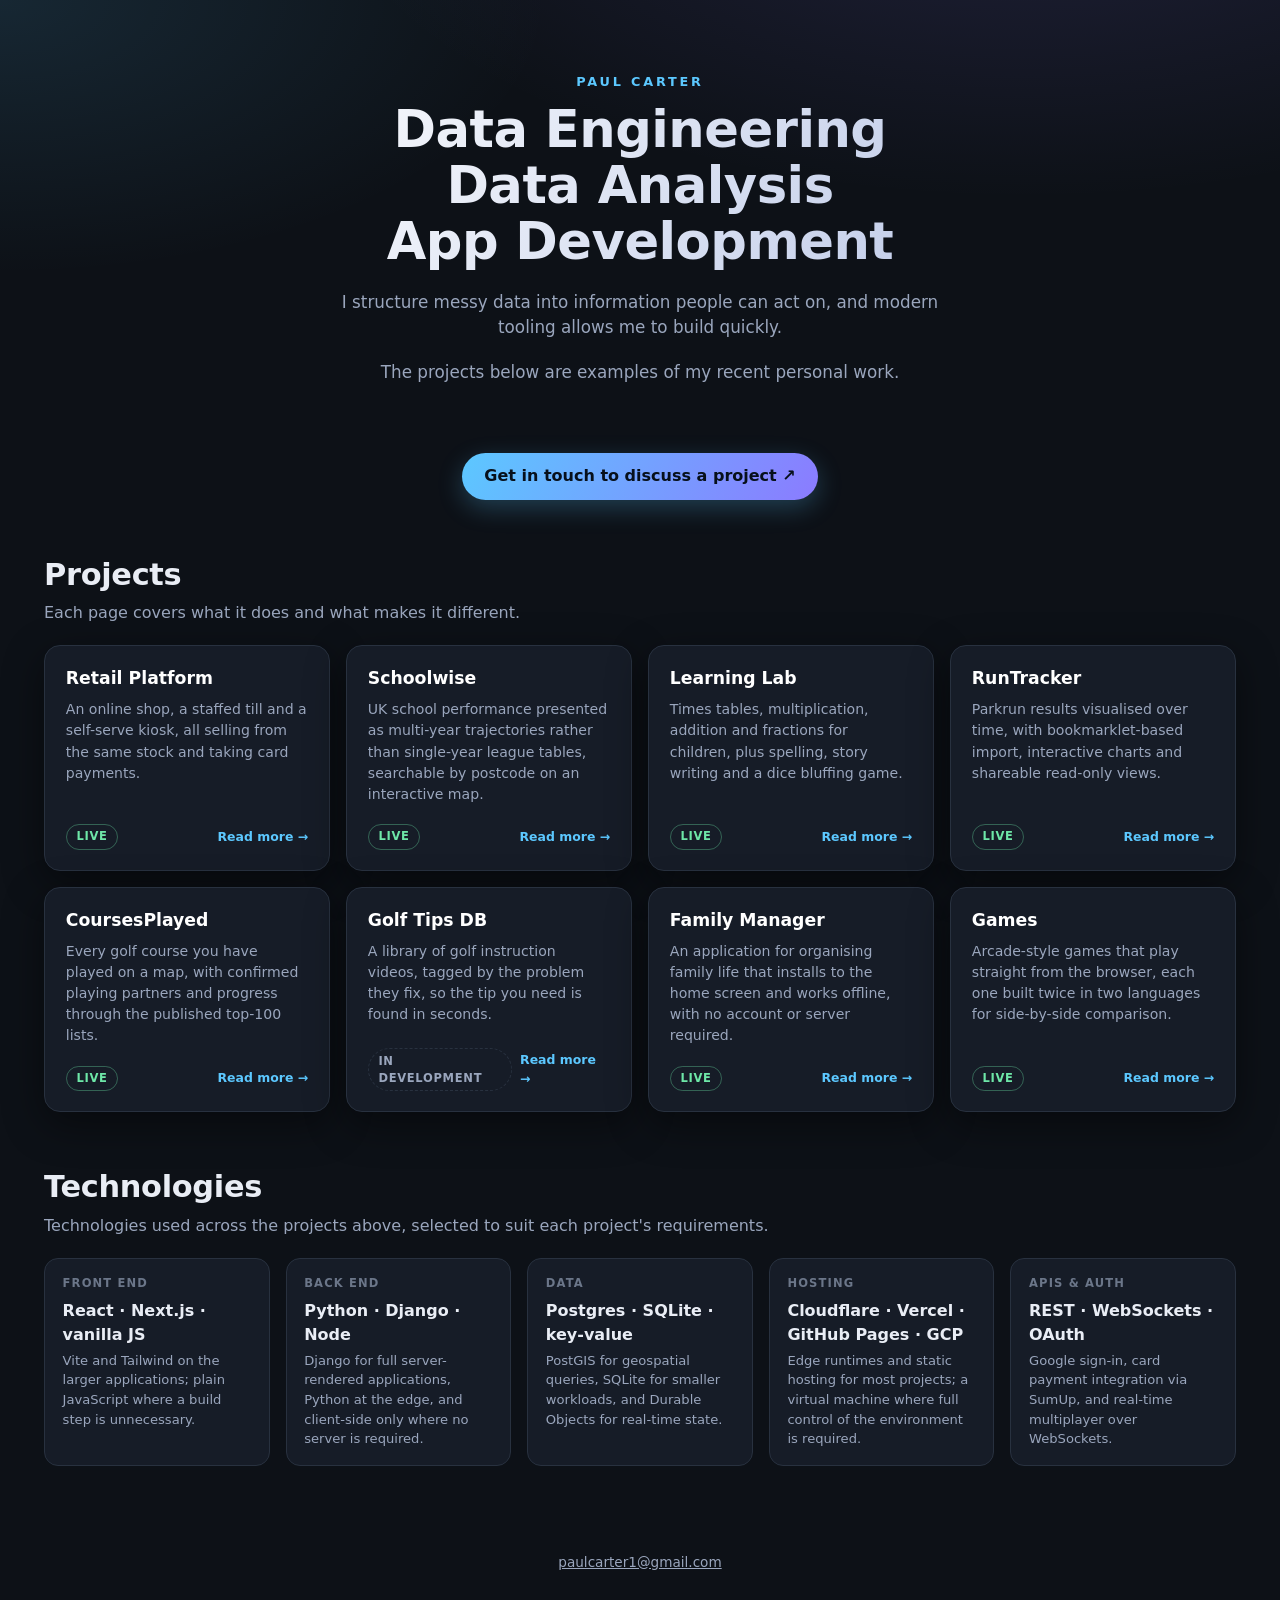
==== commit 7aaf0eaa: "Add CoursesPlayed tile and project page Co-Authored-By: Claude Opus 5.5 <noreply@anthropic.com>" ====
--- a/index.html
+++ b/index.html
@@ -66,6 +66,12 @@
         <span class="tile-foot"><span class="chip live">Live</span><span class="tile-cta">Read more →</span></span>
       </a>
 
+      <a class="tile" href="projects/coursesplayed.html">
+        <span class="proj-name">CoursesPlayed</span>
+        <p class="tile-desc">Every golf course you have played on a map, with confirmed playing partners and progress through the published top-100 lists.</p>
+        <span class="tile-foot"><span class="chip live">Live</span><span class="tile-cta">Read more →</span></span>
+      </a>
+
       <a class="tile" href="projects/golf-tips-db.html">
         <span class="proj-name">Golf Tips DB</span>
         <p class="tile-desc">A library of golf instruction videos, tagged by the problem they fix, so the tip you need is found in seconds.</p>
